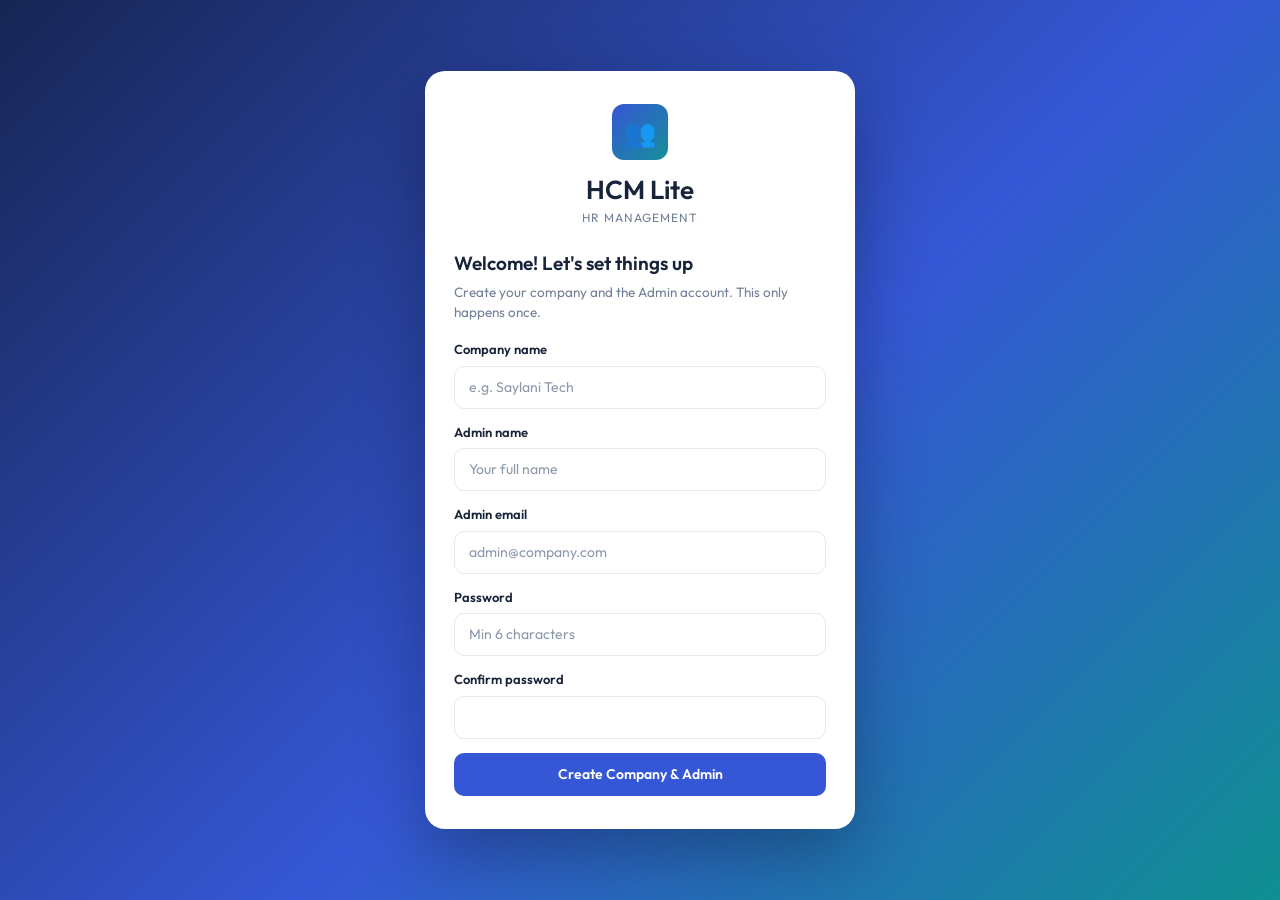
==== index.html @ a217091e "first commit" ====
<!DOCTYPE html>
<html lang="en">
<head>
  <meta charset="UTF-8">
  <meta name="viewport" content="width=device-width, initial-scale=1.0">
  <title>Login - HCM Lite</title>
  <link rel="preconnect" href="https://fonts.googleapis.com">
  <link href="https://fonts.googleapis.com/css2?family=Outfit:wght@400;500;600;700&display=swap" rel="stylesheet">
  <link rel="stylesheet" href="css/style.css">
</head>
<body class="login-body">

  <div class="login-wrap">
    <div class="login-card">
      <div class="brand-center">
        <div class="brand-logo">👥</div>
        <h1>HCM Lite</h1>
        <p>HR Management</p>
      </div>

      <!-- First-run setup (shown only when no Admin exists) -->
      <form id="setupBox" class="hidden" onsubmit="handleSetup(); return false;">
        <h2>Welcome! Let's set things up</h2>
        <p class="muted">Create your company and the Admin account. This only happens once.</p>
        <div class="field"><label>Company name</label><input class="input" id="setupCompany" placeholder="e.g. Saylani Tech"></div>
        <div class="field"><label>Admin name</label><input class="input" id="setupName" placeholder="Your full name"></div>
        <div class="field"><label>Admin email</label><input class="input" type="email" id="setupEmail" placeholder="admin@company.com"></div>
        <div class="field"><label>Password</label><input class="input" type="password" id="setupPassword" placeholder="Min 6 characters"></div>
        <div class="field"><label>Confirm password</label><input class="input" type="password" id="setupConfirm"></div>
        <button class="btn btn-primary btn-block" type="submit">Create Company &amp; Admin</button>
      </form>

      <!-- Normal login -->
      <form id="loginBox" class="hidden" onsubmit="handleLogin(); return false;">
        <div class="tabs">
          <button type="button" class="tab active" id="tabAdmin" onclick="selectRole('admin')">Admin</button>
          <button type="button" class="tab" id="tabEmployee" onclick="selectRole('employee')">Employee</button>
        </div>
        <p class="muted" id="loginHint">Sign in with your Admin account.</p>
        <div class="field"><label>Email</label><input class="input" type="email" id="loginEmail" placeholder="you@company.com"></div>
        <div class="field"><label>Password</label><input class="input" type="password" id="loginPassword" placeholder="Your password"></div>
        <button class="btn btn-primary btn-block" type="submit">Sign In</button>
      </form>
    </div>
  </div>

  <div class="toast-container" id="toastBox"></div>

  <script src="js/storage.js"></script>
  <script src="js/auth.js"></script>
  <script src="js/helper.js"></script>
  <script src="js/attendance.js"></script>
  <script src="js/leave.js"></script>
  <script>
    applyTheme();
    initLoginPage();
  </script>
</body>
</html>
---- css/style.css ----
/* ==========================================================
   HCM Lite - shared stylesheet (used by all 7 pages)
   Professional navy, indigo and teal theme
   ========================================================== */

:root {
    --primary: #3557d6;
    --primary-dark: #2944b8;
    --primary-soft: #e9eeff;

    --bg: #f4f7fc;
    --card: #ffffff;
    --sidebar: #ffffff;

    --text: #18243a;
    --muted: #718096;
    --border: #e4e9f2;

    --green: #139a78;
    --green-soft: #ddf6ed;
    --red: #d83d5b;
    --red-soft: #fce7ec;
    --orange: #c77909;
    --orange-soft: #fff2d6;
    --blue: #2878d0;
    --blue-soft: #e5f0ff;
    --purple: #7357d5;
    --purple-soft: #f0eafe;

    --shadow: 0 8px 24px rgba(24, 36, 58, 0.06);
    --radius: 14px;
}

[data-theme="dark"] {
    --bg: #0f1728;
    --card: #182338;
    --sidebar: #131d30;

    --text: #edf2ff;
    --muted: #9aa8c0;
    --border: #29364d;

    --primary: #8298ff;
    --primary-dark: #6e85f0;
    --primary-soft: #243253;

    --green: #55c9a1;
    --green-soft: #153b32;
    --red: #ff8391;
    --red-soft: #40212c;
    --orange: #f1bf68;
    --orange-soft: #3b301d;
    --blue: #83b9ff;
    --blue-soft: #1d3150;
    --purple: #b2a0ff;
    --purple-soft: #30274e;

    --shadow: 0 8px 24px rgba(0, 0, 0, 0.25);
}

* {
    box-sizing: border-box;
    margin: 0;
    padding: 0;
}

html {
    min-height: 100%;
    scroll-behavior: smooth;
}

body {
    font-family:
        "Outfit",
        "Segoe UI",
        system-ui,
        -apple-system,
        Arial,
        sans-serif;
    background: linear-gradient(
        135deg,
        var(--bg) 0%,
        var(--bg) 72%,
        var(--primary-soft) 140%
    );
    background-attachment: fixed;
    color: var(--text);
    font-size: 15px;
    line-height: 1.5;
    min-height: 100vh;
    transition: background-color 0.2s ease, color 0.2s ease;
}

a {
    color: var(--primary);
    text-decoration: none;
}

a:hover {
    color: var(--primary-dark);
}

h1,
h2,
h3,
h4 {
    font-weight: 600;
}

button,
input,
select,
textarea {
    font: inherit;
}

button,
a,
input,
select,
textarea {
    -webkit-tap-highlight-color: transparent;
}

:focus-visible {
    outline: 3px solid color-mix(in srgb, var(--primary) 45%, transparent);
    outline-offset: 3px;
}

.hidden {
    display: none !important;
}

.muted {
    color: var(--muted);
}

.small {
    font-size: 12.5px;
}

.text-right {
    text-align: right;
}

.mt {
    margin-top: 16px;
}

/* ---------- App layout ---------- */
.app-layout {
    display: flex;
    min-height: 100vh;
}

.sidebar {
    width: 250px;
    background: var(--sidebar);
    border-right: 1px solid var(--border);
    padding: 20px 14px;
    display: flex;
    flex-direction: column;
    position: sticky;
    top: 0;
    height: 100vh;
    flex-shrink: 0;
    z-index: 50;
}

.brand {
    display: flex;
    align-items: center;
    gap: 12px;
    padding: 4px 8px 22px;
}

.brand-logo {
    width: 42px;
    height: 42px;
    border-radius: 12px;
    background: linear-gradient(135deg, var(--primary), #168f99);
    color: #fff;
    display: flex;
    align-items: center;
    justify-content: center;
    font-size: 20px;
}

.brand-name {
    font-size: 18px;
    font-weight: 700;
    line-height: 1.1;
}

.brand-sub {
    font-size: 10.5px;
    letter-spacing: 1px;
    color: var(--primary);
    font-weight: 600;
    text-transform: uppercase;
}

.nav-section {
    font-size: 11px;
    letter-spacing: 1.2px;
    color: var(--muted);
    font-weight: 600;
    padding: 16px 10px 8px;
    text-transform: uppercase;
}

.nav-link {
    display: flex;
    align-items: center;
    gap: 12px;
    padding: 11px 14px;
    border-radius: 10px;
    color: var(--text);
    font-weight: 500;
    margin-bottom: 4px;
    transition: background 0.15s ease, color 0.15s ease;
}

.nav-link:hover {
    background: var(--primary-soft);
    color: var(--primary);
}

.nav-link.active {
    background: var(--primary-soft);
    color: var(--primary);
    font-weight: 600;
    box-shadow: inset 3px 0 0 var(--primary);
}

.nav-icon {
    width: 20px;
    text-align: center;
}

.sidebar-user {
    margin-top: auto;
    display: flex;
    align-items: center;
    gap: 10px;
    padding: 12px;
    border-radius: 12px;
    background: var(--bg);
    border: 1px solid var(--border);
}

.sidebar-user .who {
    flex: 1;
    min-width: 0;
}

.sidebar-user .who b {
    display: block;
    font-size: 14px;
    overflow: hidden;
    text-overflow: ellipsis;
    white-space: nowrap;
}

.sidebar-user .who span {
    font-size: 11px;
    color: var(--primary);
    font-weight: 600;
    text-transform: uppercase;
}

.avatar {
    width: 38px;
    height: 38px;
    border-radius: 50%;
    background: var(--primary);
    color: #fff;
    font-weight: 600;
    font-size: 13px;
    display: flex;
    align-items: center;
    justify-content: center;
    flex-shrink: 0;
}

.avatar.sm {
    width: 32px;
    height: 32px;
    font-size: 12px;
}

.main {
    flex: 1;
    min-width: 0;
    display: flex;
    flex-direction: column;
}

.topbar {
    display: flex;
    align-items: center;
    gap: 14px;
    padding: 18px 28px;
    background: color-mix(in srgb, var(--card) 88%, transparent);
    border-bottom: 1px solid var(--border);
    backdrop-filter: blur(12px);
}

.topbar .titles {
    flex: 1;
    min-width: 0;
}

.topbar h2 {
    font-size: 22px;
}

.topbar p {
    color: var(--muted);
    font-size: 13px;
}

.top-actions {
    display: flex;
    align-items: center;
    gap: 10px;
}

.clock-pill {
    background: var(--card);
    border: 1px solid var(--border);
    border-radius: 999px;
    padding: 7px 14px;
    font-size: 13px;
    font-weight: 500;
    box-shadow: var(--shadow);
}

.icon-btn {
    width: 38px;
    height: 38px;
    border-radius: 50%;
    border: 1px solid var(--border);
    background: var(--card);
    color: var(--text);
    cursor: pointer;
    font-size: 16px;
    transition: background 0.15s ease, border-color 0.15s ease;
}

.icon-btn:hover {
    background: var(--primary-soft);
    border-color: var(--primary);
}

.menu-btn {
    display: none;
}

.content {
    padding: 4px 28px 40px;
}

/* ---------- Cards & grids ---------- */
.card {
    background: var(--card);
    border: 1px solid var(--border);
    border-radius: var(--radius);
    padding: 20px;
    box-shadow: var(--shadow);
}

.card-head {
    display: flex;
    align-items: center;
    justify-content: space-between;
    gap: 10px;
    margin-bottom: 16px;
    flex-wrap: wrap;
}

.card-head h3 {
    font-size: 16px;
}

.tag {
    font-size: 11.5px;
    background: var(--bg);
    border: 1px solid var(--border);
    border-radius: 8px;
    padding: 3px 10px;
    color: var(--muted);
}

.stat-grid {
    display: grid;
    grid-template-columns: repeat(3, 1fr);
    gap: 18px;
    margin-bottom: 20px;
}

.stat-card {
    display: flex;
    justify-content: space-between;
    align-items: flex-start;
}

.stat-label {
    font-size: 12px;
    letter-spacing: 0.8px;
    color: var(--muted);
    font-weight: 600;
    text-transform: uppercase;
}

.stat-value {
    font-size: 34px;
    font-weight: 600;
    line-height: 1.2;
    margin: 4px 0;
}

.stat-note {
    font-size: 12px;
    color: var(--muted);
}

.stat-note a {
    text-decoration: underline;
}

.stat-icon {
    width: 42px;
    height: 42px;
    border-radius: 12px;
    display: flex;
    align-items: center;
    justify-content: center;
    font-size: 19px;
}

.ic-blue {
    background: var(--blue-soft);
}

.ic-green {
    background: var(--green-soft);
}

.ic-orange {
    background: var(--orange-soft);
}

.ic-red {
    background: var(--red-soft);
}

.ic-purple {
    background: var(--purple-soft);
}

.grid-2 {
    display: grid;
    grid-template-columns: 1fr 1fr;
    gap: 20px;
    margin-bottom: 20px;
}

.grid-form {
    display: grid;
    grid-template-columns: 1fr 1fr;
    gap: 14px;
}

.grid-form .full {
    grid-column: 1 / -1;
}

/* ---------- Buttons ---------- */
.btn {
    display: inline-flex;
    align-items: center;
    justify-content: center;
    gap: 6px;
    padding: 10px 18px;
    border-radius: 10px;
    border: 1px solid transparent;
    font-family: inherit;
    font-size: 14px;
    font-weight: 600;
    cursor: pointer;
    transition: transform 0.1s ease, opacity 0.15s ease, background 0.15s ease;
}

.btn:hover {
    opacity: 0.92;
}

.btn:active {
    transform: scale(0.98);
}

.btn:disabled {
    opacity: 0.45;
    cursor: not-allowed;
}

.btn-primary {
    background: var(--primary);
    color: #fff;
}

.btn-primary:hover {
    background: var(--primary-dark);
}

.btn-success {
    background: var(--green);
    color: #fff;
}

.btn-danger {
    background: var(--red);
    color: #fff;
}

.btn-ghost {
    background: transparent;
    border-color: var(--border);
    color: var(--text);
}

.btn-ghost:hover {
    background: var(--primary-soft);
}

.btn-sm {
    padding: 6px 12px;
    font-size: 12.5px;
    border-radius: 8px;
}

.btn-block {
    width: 100%;
}

.btn-row {
    display: flex;
    gap: 12px;
    flex-wrap: wrap;
}

/* ---------- Forms ---------- */
.field {
    margin-bottom: 14px;
}

.field label {
    display: block;
    font-size: 13px;
    font-weight: 600;
    margin-bottom: 6px;
}

.input,
select.input,
textarea.input {
    width: 100%;
    padding: 10px 14px;
    border-radius: 10px;
    border: 1px solid var(--border);
    background: var(--card);
    color: var(--text);
    font-family: inherit;
    font-size: 14px;
    outline: none;
    transition: border-color 0.15s ease, box-shadow 0.15s ease;
}

.input:focus {
    border-color: var(--primary);
    box-shadow: 0 0 0 3px var(--primary-soft);
}

.input::placeholder {
    color: var(--muted);
    opacity: 0.8;
}

textarea.input {
    resize: vertical;
    min-height: 80px;
}

.toolbar {
    display: flex;
    gap: 12px;
    flex-wrap: wrap;
    align-items: center;
    margin-bottom: 18px;
}

.toolbar .input {
    max-width: 280px;
}

.toolbar .spacer {
    flex: 1;
}

/* ---------- Tables ---------- */
.table-wrap {
    overflow-x: auto;
}

table {
    width: 100%;
    border-collapse: collapse;
}

th {
    text-align: left;
    font-size: 11.5px;
    letter-spacing: 0.8px;
    text-transform: uppercase;
    color: var(--muted);
    padding: 10px 12px;
    border-bottom: 1px solid var(--border);
    white-space: nowrap;
}

td {
    padding: 12px;
    border-bottom: 1px solid var(--border);
    font-size: 14px;
    vertical-align: middle;
}

tbody tr {
    transition: background 0.15s ease;
}

tbody tr:hover {
    background: color-mix(in srgb, var(--primary-soft) 42%, transparent);
}

tr:last-child td {
    border-bottom: none;
}

.cell-user {
    display: flex;
    align-items: center;
    gap: 10px;
}

.cell-user b {
    display: block;
    font-size: 14px;
}

.cell-user span {
    font-size: 12px;
    color: var(--muted);
}

.empty {
    text-align: center;
    color: var(--muted);
    padding: 30px 10px;
}

/* ---------- Badges ---------- */
.badge {
    display: inline-block;
    padding: 3px 10px;
    border-radius: 999px;
    font-size: 12px;
    font-weight: 600;
}

.b-present,
.b-approved {
    background: var(--green-soft);
    color: var(--green);
}

.b-late,
.b-pending {
    background: var(--orange-soft);
    color: var(--orange);
}

.b-half {
    background: var(--purple-soft);
    color: var(--purple);
}

.b-leave {
    background: var(--blue-soft);
    color: var(--blue);
}

.b-absent,
.b-rejected {
    background: var(--red-soft);
    color: var(--red);
}

.b-weekend,
.b-off {
    background: var(--bg);
    color: var(--muted);
}

/* ---------- Charts (pure CSS bars) ---------- */
.bar-list .bar-row {
    margin-bottom: 14px;
}

.bar-row .bar-top {
    display: flex;
    justify-content: space-between;
    font-size: 13px;
    margin-bottom: 5px;
}

.bar-track {
    height: 10px;
    background: var(--bg);
    border-radius: 999px;
    overflow: hidden;
}

.bar-fill {
    height: 100%;
    background: linear-gradient(90deg, var(--primary), #168f99);
    border-radius: 999px;
    transition: width 0.4s ease;
}

.trend {
    display: flex;
    align-items: flex-end;
    gap: 10px;
    height: 190px;
    padding-top: 10px;
}

.trend-col {
    flex: 1;
    display: flex;
    flex-direction: column;
    align-items: center;
    justify-content: flex-end;
    height: 100%;
}

.trend-bar {
    width: 100%;
    max-width: 38px;
    background: linear-gradient(180deg, var(--primary), #168f99);
    border-radius: 8px 8px 0 0;
    min-height: 3px;
    transition: height 0.4s ease;
}

.trend-val {
    font-size: 12px;
    font-weight: 600;
    margin-bottom: 4px;
}

.trend-lbl {
    font-size: 11px;
    color: var(--muted);
    margin-top: 6px;
    text-align: center;
}

/* ---------- Smart helper ---------- */
.helper-item {
    display: flex;
    gap: 12px;
    padding: 12px;
    border-radius: 10px;
    margin-bottom: 10px;
    background: var(--bg);
    border-left: 4px solid var(--primary);
    font-size: 14px;
}

.helper-item.warn {
    border-left-color: var(--orange);
}

.helper-item.danger {
    border-left-color: var(--red);
}

.helper-item.good {
    border-left-color: var(--green);
}

/* ---------- Employee dashboard ---------- */
.checkin-card {
    text-align: center;
}

.clock-big {
    font-size: 46px;
    font-weight: 600;
    letter-spacing: 1px;
}

.checkin-card .btn-row {
    justify-content: center;
    margin: 18px 0 10px;
}

.checkin-card .btn {
    min-width: 140px;
    padding: 13px 20px;
}

.mini-stats {
    display: grid;
    grid-template-columns: repeat(3, 1fr);
    gap: 12px;
    margin-bottom: 16px;
}

.mini {
    background: var(--bg);
    border-radius: 12px;
    padding: 12px;
    text-align: center;
}

.mini b {
    display: block;
    font-size: 24px;
}

.mini span {
    font-size: 11.5px;
    color: var(--muted);
    text-transform: uppercase;
    letter-spacing: 0.6px;
}

/* ---------- Modal ---------- */
.modal-backdrop {
    position: fixed;
    inset: 0;
    background: rgba(15, 23, 40, 0.58);
    display: none;
    align-items: center;
    justify-content: center;
    padding: 16px;
    z-index: 100;
}

.modal-backdrop.open {
    display: flex;
}

.modal {
    background: var(--card);
    border: 1px solid var(--border);
    border-radius: var(--radius);
    padding: 24px;
    width: 100%;
    max-width: 560px;
    max-height: 92vh;
    overflow-y: auto;
    box-shadow: 0 20px 60px rgba(0, 0, 0, 0.3);
}

.modal h3 {
    margin-bottom: 16px;
}

.modal-actions {
    display: flex;
    justify-content: flex-end;
    gap: 10px;
    margin-top: 8px;
}

/* ---------- Toast ---------- */
.toast-container {
    position: fixed;
    top: 20px;
    right: 20px;
    z-index: 200;
    display: flex;
    flex-direction: column;
    gap: 10px;
}

.toast {
    background: var(--card);
    border: 1px solid var(--border);
    border-left: 5px solid var(--green);
    color: var(--text);
    padding: 12px 18px;
    border-radius: 10px;
    box-shadow: 0 8px 28px rgba(0, 0, 0, 0.18);
    font-size: 14px;
    max-width: 320px;
}

.toast.error {
    border-left-color: var(--red);
}

.toast.warn {
    border-left-color: var(--orange);
}

/* ---------- Login / setup page ---------- */
.login-body {
    min-height: 100vh;
    background: linear-gradient(
        135deg,
        #172554 0%,
        #3557d6 55%,
        #0f8f91 100%
    );
}

.login-wrap {
    min-height: 100vh;
    display: flex;
    align-items: center;
    justify-content: center;
    padding: 20px;
}

.login-card {
    background: var(--card);
    color: var(--text);
    width: 100%;
    max-width: 430px;
    border: 1px solid rgba(255, 255, 255, 0.18);
    border-radius: 20px;
    padding: 32px 28px;
    box-shadow: 0 25px 70px rgba(0, 0, 0, 0.3);
}

.brand-center {
    text-align: center;
    margin-bottom: 22px;
}

.brand-center .brand-logo {
    margin: 0 auto 10px;
    width: 56px;
    height: 56px;
    font-size: 26px;
}

.brand-center h1 {
    font-size: 26px;
}

.brand-center p {
    color: var(--muted);
    font-size: 12px;
    letter-spacing: 1px;
    text-transform: uppercase;
}

.login-card h2 {
    font-size: 19px;
    margin-bottom: 4px;
}

.login-card .muted {
    margin-bottom: 18px;
    font-size: 13.5px;
}

.tabs {
    display: flex;
    background: var(--bg);
    border-radius: 10px;
    padding: 4px;
    margin-bottom: 20px;
}

.tab {
    flex: 1;
    padding: 9px;
    border: none;
    background: transparent;
    border-radius: 8px;
    cursor: pointer;
    font-family: inherit;
    font-weight: 600;
    color: var(--muted);
}

.tab.active {
    background: var(--card);
    color: var(--primary);
    box-shadow: var(--shadow);
}

/* ---------- Payslip ---------- */
.payslip {
    max-width: 760px;
    margin: 0 auto;
    background: #fff;
    color: #1f2a44;
    border: 1px solid #dfe4ee;
    border-radius: 12px;
    padding: 32px;
}

.payslip-head {
    display: flex;
    justify-content: space-between;
    border-bottom: 2px solid #3557d6;
    padding-bottom: 14px;
    margin-bottom: 18px;
    gap: 10px;
    flex-wrap: wrap;
}

.payslip-head h2 {
    color: #3557d6;
}

.payslip table td,
.payslip table th {
    border-bottom: 1px solid #e6eaf2;
    color: #1f2a44;
}

.payslip .info-grid {
    display: grid;
    grid-template-columns: 1fr 1fr;
    gap: 6px 20px;
    margin-bottom: 18px;
    font-size: 14px;
}

.payslip .net-box {
    background: #e9eeff;
    border-radius: 10px;
    padding: 16px;
    display: flex;
    justify-content: space-between;
    align-items: center;
    margin-top: 18px;
    font-size: 18px;
    font-weight: 700;
    color: #2944b8;
}

.payslip .foot {
    margin-top: 18px;
    font-size: 12px;
    color: #7a869a;
}

.sidebar-backdrop {
    display: none;
}

/* ---------- Responsive ---------- */
@media (max-width: 1000px) {
    .stat-grid {
        grid-template-columns: repeat(2, 1fr);
    }

    .grid-2 {
        grid-template-columns: 1fr;
    }
}

@media (max-width: 800px) {
    .sidebar {
        position: fixed;
        left: -270px;
        transition: left 0.25s ease;
        box-shadow: 0 0 30px rgba(0, 0, 0, 0.2);
    }

    .sidebar.open {
        left: 0;
    }

    .sidebar-backdrop.open {
        display: block;
        position: fixed;
        inset: 0;
        background: rgba(0, 0, 0, 0.4);
        z-index: 40;
    }

    .menu-btn {
        display: inline-block;
    }

    .topbar {
        padding: 14px 16px;
    }

    .topbar h2 {
        font-size: 18px;
    }

    .clock-pill {
        display: none;
    }

    .content {
        padding: 4px 16px 30px;
    }
}

@media (max-width: 560px) {
    .stat-grid {
        grid-template-columns: 1fr;
    }

    .grid-form {
        grid-template-columns: 1fr;
    }

    .mini-stats {
        grid-template-columns: repeat(2, 1fr);
    }

    .clock-big {
        font-size: 36px;
    }

    .payslip {
        padding: 18px;
    }

    .payslip .info-grid {
        grid-template-columns: 1fr;
    }
}

/* ---------- Print (payslip) ---------- */
@media print {
    body {
        background: #fff !important;
        color: #111 !important;
    }

    .sidebar,
    .topbar,
    .no-print,
    .toast-container,
    .sidebar-backdrop {
        display: none !important;
    }

    .app-layout,
    .main,
    .content {
        display: block;
        padding: 0;
    }

    .payslip {
        border: none;
        max-width: 100%;
        padding: 0;
        box-shadow: none;
    }
}

@media (prefers-reduced-motion: reduce) {
    *,
    *::before,
    *::after {
        scroll-behavior: auto !important;
        animation-duration: 0.01ms !important;
        animation-iteration-count: 1 !important;
        transition-duration: 0.01ms !important;
    }
}
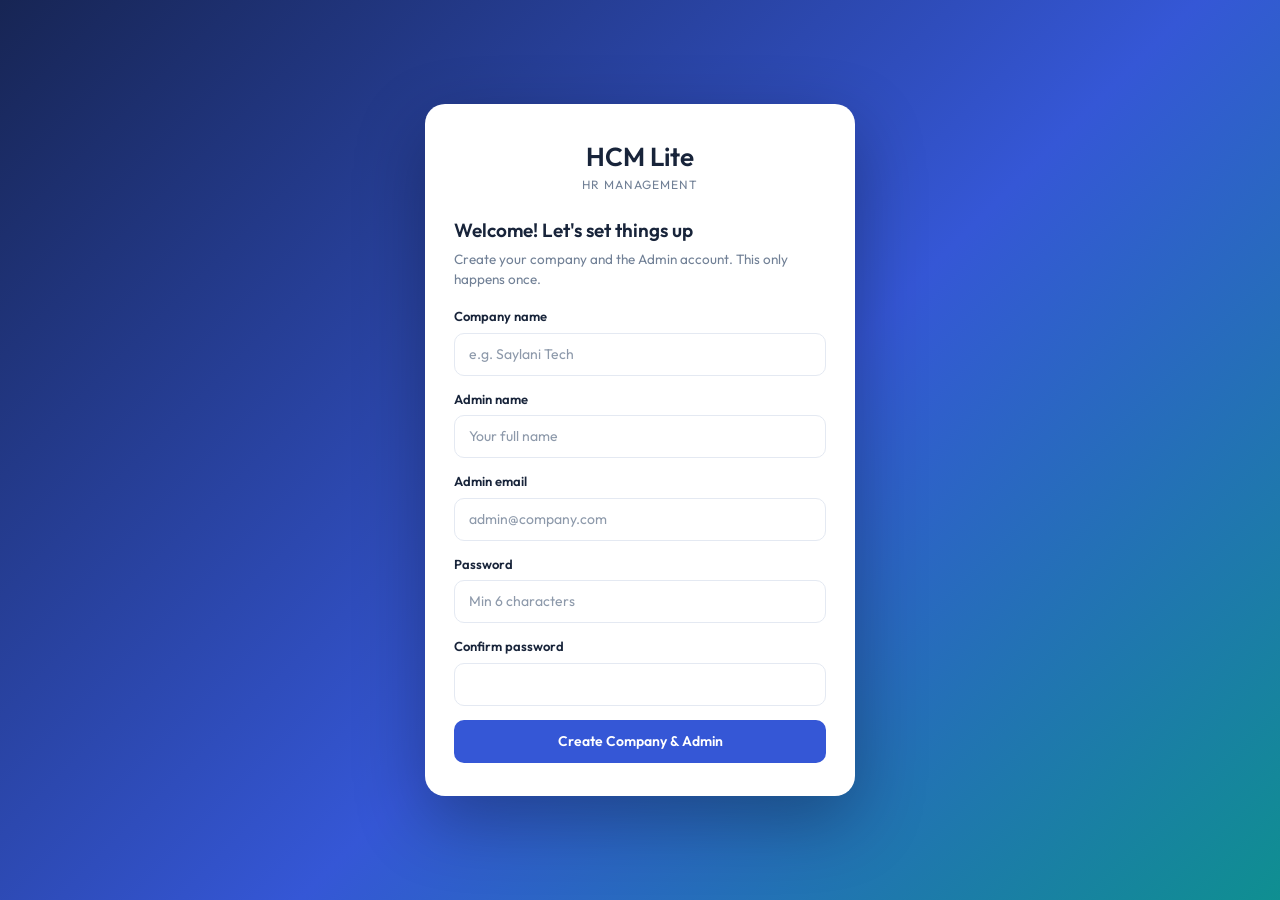
==== commit 24b6063a: "modified_index" ====
--- a/index.html
+++ b/index.html
@@ -13,7 +13,7 @@
   <div class="login-wrap">
     <div class="login-card">
       <div class="brand-center">
-        <div class="brand-logo">👥</div>
+        <!-- <div class="brand-logo">👥</div> -->
         <h1>HCM Lite</h1>
         <p>HR Management</p>
       </div>
